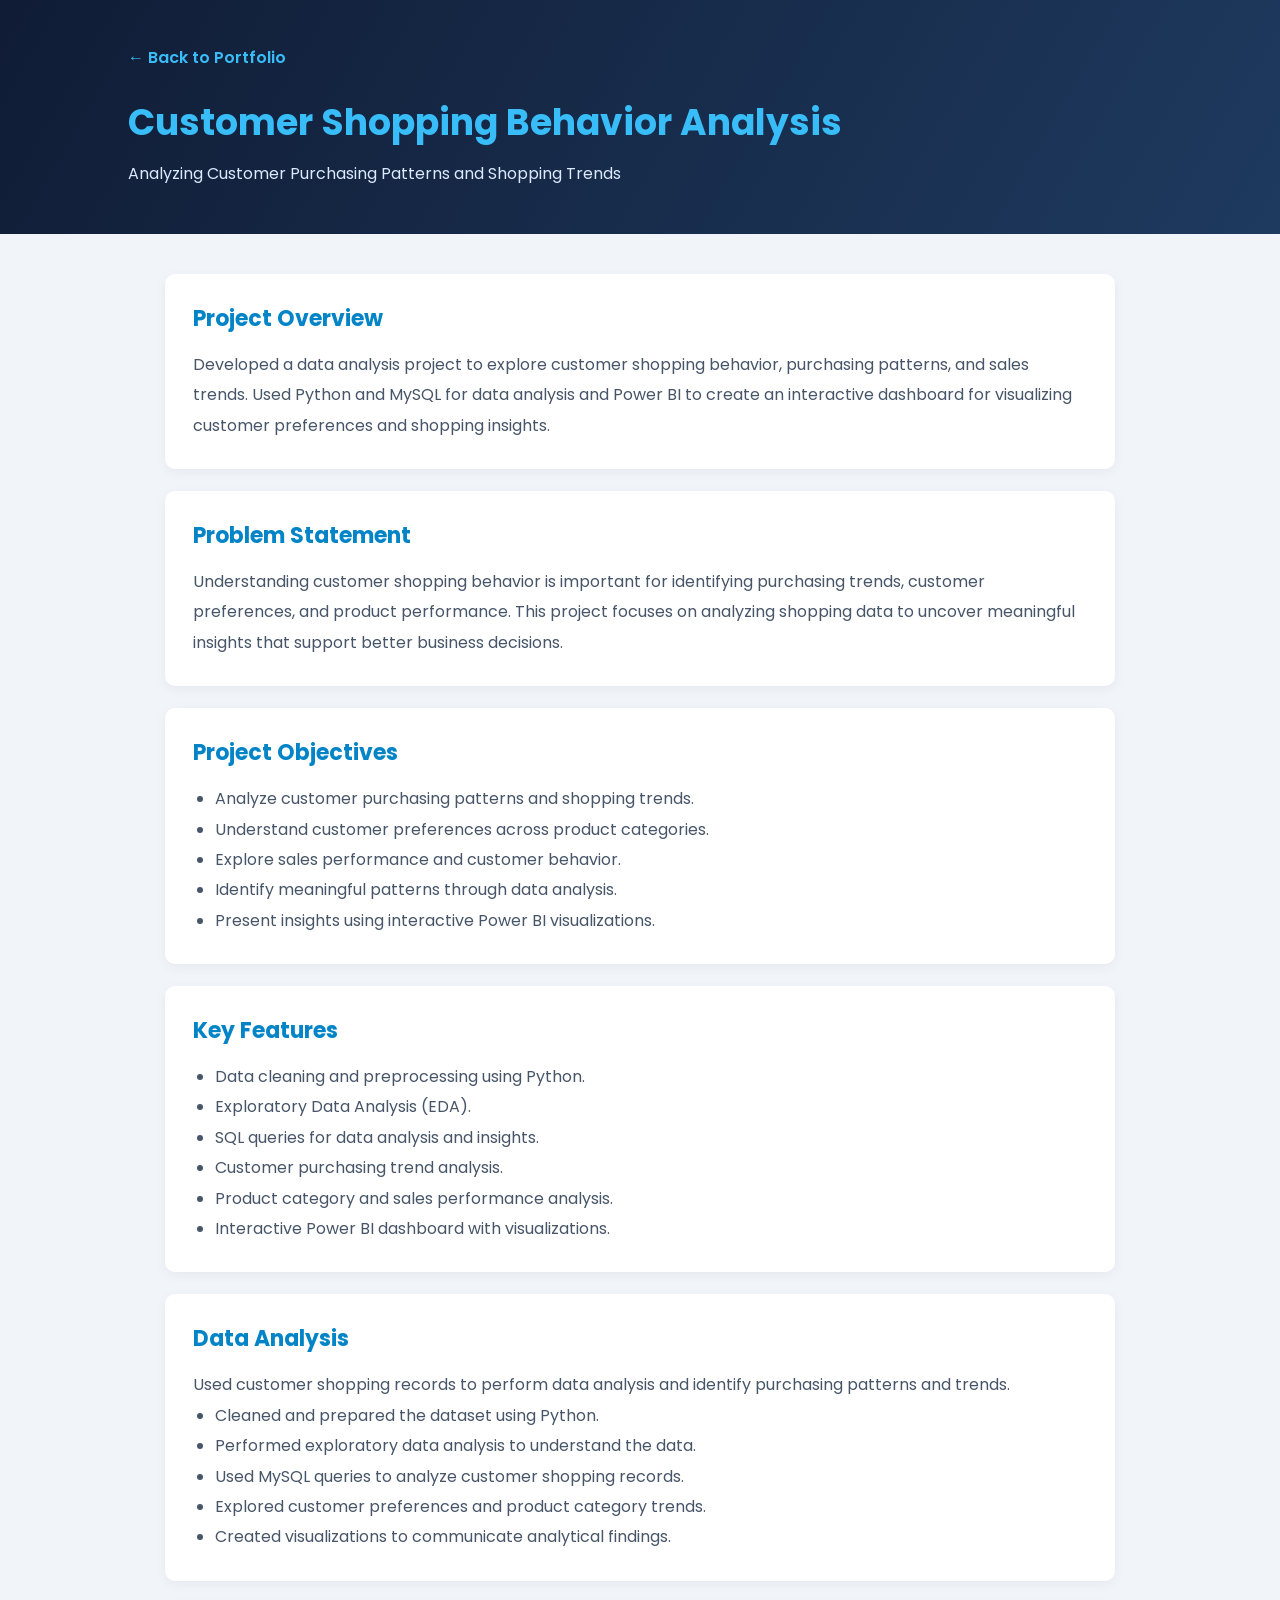
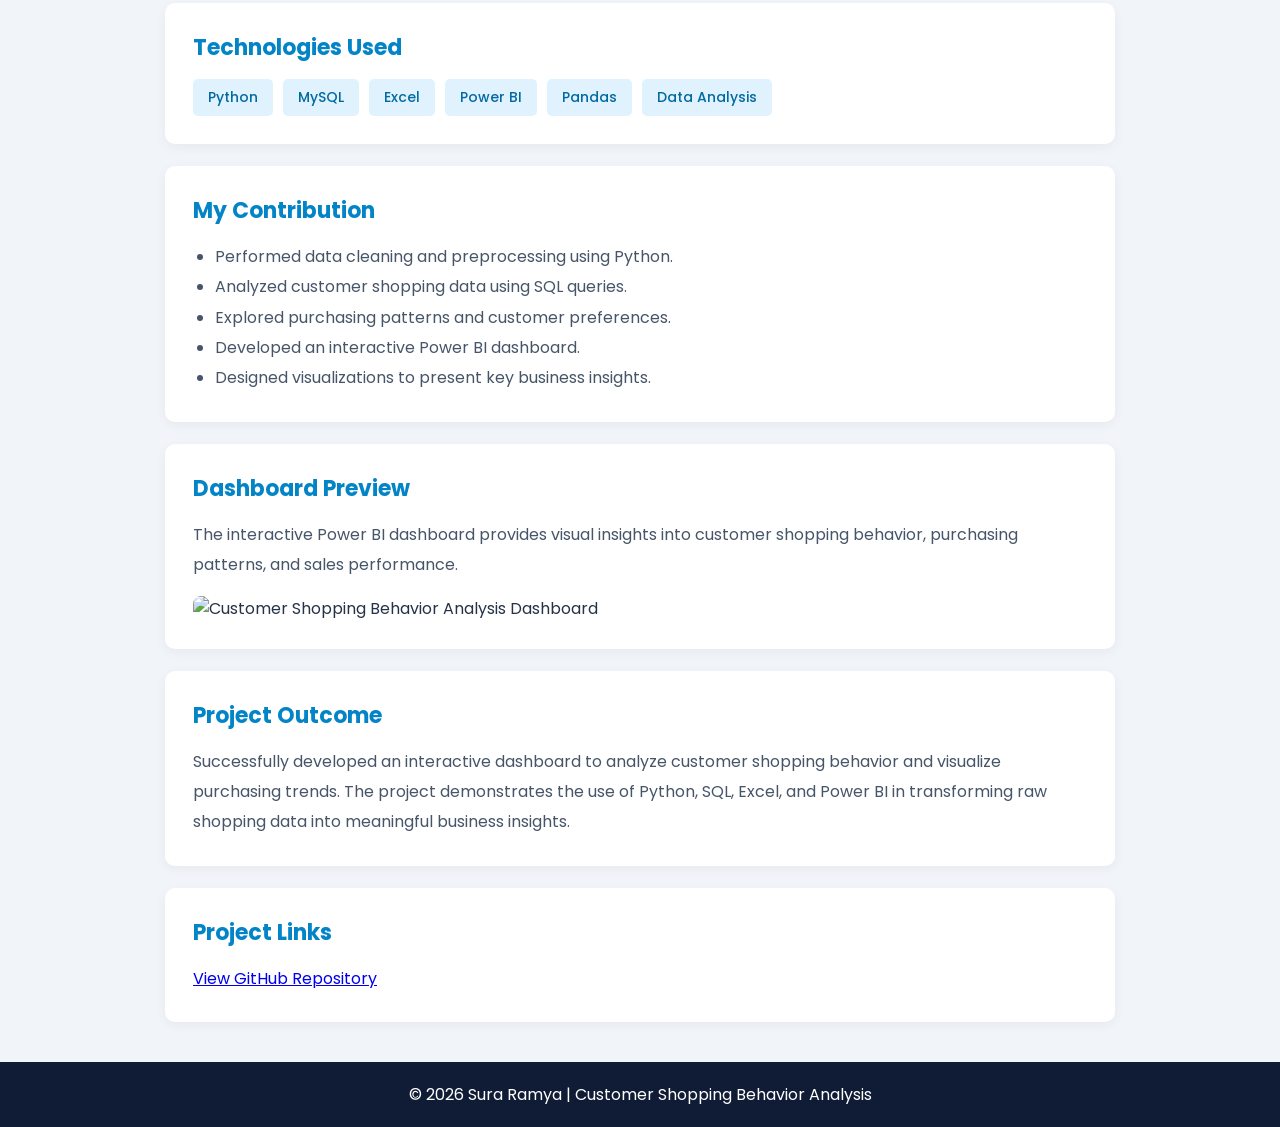
==== customer-shopping-analysis.html @ 0db08b70 "Add files via upload" ====
<!DOCTYPE html>
<html lang="en">
<head>
    <meta charset="UTF-8">
    <meta name="viewport" content="width=device-width, initial-scale=1.0">

    <title>Customer Shopping Behavior Analysis | Sura Ramya</title>

    <link rel="stylesheet" href="../project-style.css">

    <link href="https://fonts.googleapis.com/css2?family=Poppins:wght@300;400;500;600;700&display=swap" rel="stylesheet">
</head>

<body>

<header class="project-header">

    <a href="../index.html" class="back-link">
        ← Back to Portfolio
    </a>

    <h1>Customer Shopping Behavior Analysis</h1>

    <p>Analyzing Customer Purchasing Patterns and Shopping Trends</p>

</header>

<main class="project-container">

    <section class="project-section">
        <h2>Project Overview</h2>

        <p>
            Developed a data analysis project to explore customer
            shopping behavior, purchasing patterns, and sales trends.
            Used Python and MySQL for data analysis and Power BI
            to create an interactive dashboard for visualizing
            customer preferences and shopping insights.
        </p>
    </section>

    <section class="project-section">
        <h2>Problem Statement</h2>

        <p>
            Understanding customer shopping behavior is important
            for identifying purchasing trends, customer preferences,
            and product performance. This project focuses on analyzing
            shopping data to uncover meaningful insights that support
            better business decisions.
        </p>
    </section>

    <section class="project-section">
        <h2>Project Objectives</h2>

        <ul>
            <li>Analyze customer purchasing patterns and shopping trends.</li>
            <li>Understand customer preferences across product categories.</li>
            <li>Explore sales performance and customer behavior.</li>
            <li>Identify meaningful patterns through data analysis.</li>
            <li>Present insights using interactive Power BI visualizations.</li>
        </ul>
    </section>

    <section class="project-section">
        <h2>Key Features</h2>

        <ul>
            <li>Data cleaning and preprocessing using Python.</li>
            <li>Exploratory Data Analysis (EDA).</li>
            <li>SQL queries for data analysis and insights.</li>
            <li>Customer purchasing trend analysis.</li>
            <li>Product category and sales performance analysis.</li>
            <li>Interactive Power BI dashboard with visualizations.</li>
        </ul>
    </section>

    <section class="project-section">
        <h2>Data Analysis</h2>

        <p>
            Used customer shopping records to perform data analysis
            and identify purchasing patterns and trends.
        </p>

        <ul>
            <li>Cleaned and prepared the dataset using Python.</li>
            <li>Performed exploratory data analysis to understand the data.</li>
            <li>Used MySQL queries to analyze customer shopping records.</li>
            <li>Explored customer preferences and product category trends.</li>
            <li>Created visualizations to communicate analytical findings.</li>
        </ul>
    </section>

    <section class="project-section">
        <h2>Technologies Used</h2>

        <div class="tech-list">
            <span>Python</span>
            <span>MySQL</span>
            <span>Excel</span>
            <span>Power BI</span>
            <span>Pandas</span>
            <span>Data Analysis</span>
        </div>
    </section>

    <section class="project-section">
        <h2>My Contribution</h2>

        <ul>
            <li>Performed data cleaning and preprocessing using Python.</li>
            <li>Analyzed customer shopping data using SQL queries.</li>
            <li>Explored purchasing patterns and customer preferences.</li>
            <li>Developed an interactive Power BI dashboard.</li>
            <li>Designed visualizations to present key business insights.</li>
        </ul>
    </section>

    <section class="project-section">
        <h2>Dashboard Preview</h2>

        <p>
            The interactive Power BI dashboard provides visual insights
            into customer shopping behavior, purchasing patterns,
            and sales performance.
        </p>

        <img src="images/customer-shopping-dashboard.png"
             alt="Customer Shopping Behavior Analysis Dashboard"
             class="project-image">
    </section>

    <section class="project-section">
        <h2>Project Outcome</h2>

        <p>
            Successfully developed an interactive dashboard to
            analyze customer shopping behavior and visualize
            purchasing trends. The project demonstrates the use
            of Python, SQL, Excel, and Power BI in transforming
            raw shopping data into meaningful business insights.
        </p>
    </section>

    <section class="project-section">
        <h2>Project Links</h2>

        <p>
            <a href="https://github.com/Ramyasura/Customer-Shopping-Behavior-Analysis" target="_blank">
                View GitHub Repository
            </a>
        </p>

    </section>

</main>

<footer class="project-footer">
    <p>© 2026 Sura Ramya | Customer Shopping Behavior Analysis</p>
</footer>

</body>
</html>
---- project-style.css ----
* {
    margin: 0;
    padding: 0;
    box-sizing: border-box;
    font-family: 'Poppins', sans-serif;
}

html {
    scroll-behavior: smooth;
}

body {
    background: #f1f5f9;
    color: #263248;
}

/* PROJECT HEADER */
.project-header {
    background: linear-gradient(120deg, #101c35, #1e3a5f);
    color: white;
    padding: 45px 10%;
}

.project-header h1 {
    color: #38bdf8;
    font-size: 36px;
    margin: 25px 0 10px;
}

.project-header p {
    line-height: 1.8;
    color: #dbeafe;
}

.back-link {
    color: #38bdf8;
    text-decoration: none;
    font-weight: 600;
}

.back-link:hover {
    color: white;
}

/* MAIN CONTENT */
.project-container {
    max-width: 1000px;
    margin: 40px auto;
    padding: 0 25px;
}

.project-section {
    background: white;
    padding: 28px;
    margin-bottom: 22px;
    border-radius: 10px;
    box-shadow: 0 3px 12px #0000000d;
}

.project-section h2 {
    color: #0284c7;
    margin-bottom: 15px;
    font-size: 22px;
}

.project-section p,
.project-section li {
    line-height: 1.9;
    color: #475569;
}

.project-section ul {
    padding-left: 22px;
}

/* TECHNOLOGY TAGS */
.tech-list {
    display: flex;
    flex-wrap: wrap;
    gap: 10px;
}

.tech-list span {
    background: #e0f2fe;
    color: #0369a1;
    padding: 8px 15px;
    border-radius: 5px;
    font-size: 14px;
    font-weight: 500;
}

/* PROJECT IMAGES */
.project-image {
    width: 100%;
    max-height: 450px;
    object-fit: contain;
    margin-top: 15px;
    border-radius: 8px;
}

/* GITHUB BUTTON */
.github-btn {
    display: inline-block;
    background: #0284c7;
    color: white;
    padding: 12px 22px;
    text-decoration: none;
    border-radius: 6px;
    margin-top: 15px;
    transition: 0.3s;
}

.github-btn:hover {
    background: #101c35;
}

/* FOOTER */
.project-footer {
    background: #101c35;
    color: white;
    text-align: center;
    padding: 20px;
}

@media (max-width: 768px) {
    .project-header {
        padding: 35px 7%;
    }

    .project-header h1 {
        font-size: 27px;
    }

    .project-container {
        padding: 0 15px;
        margin: 25px auto;
    }

    .project-section {
        padding: 20px;
    }
}
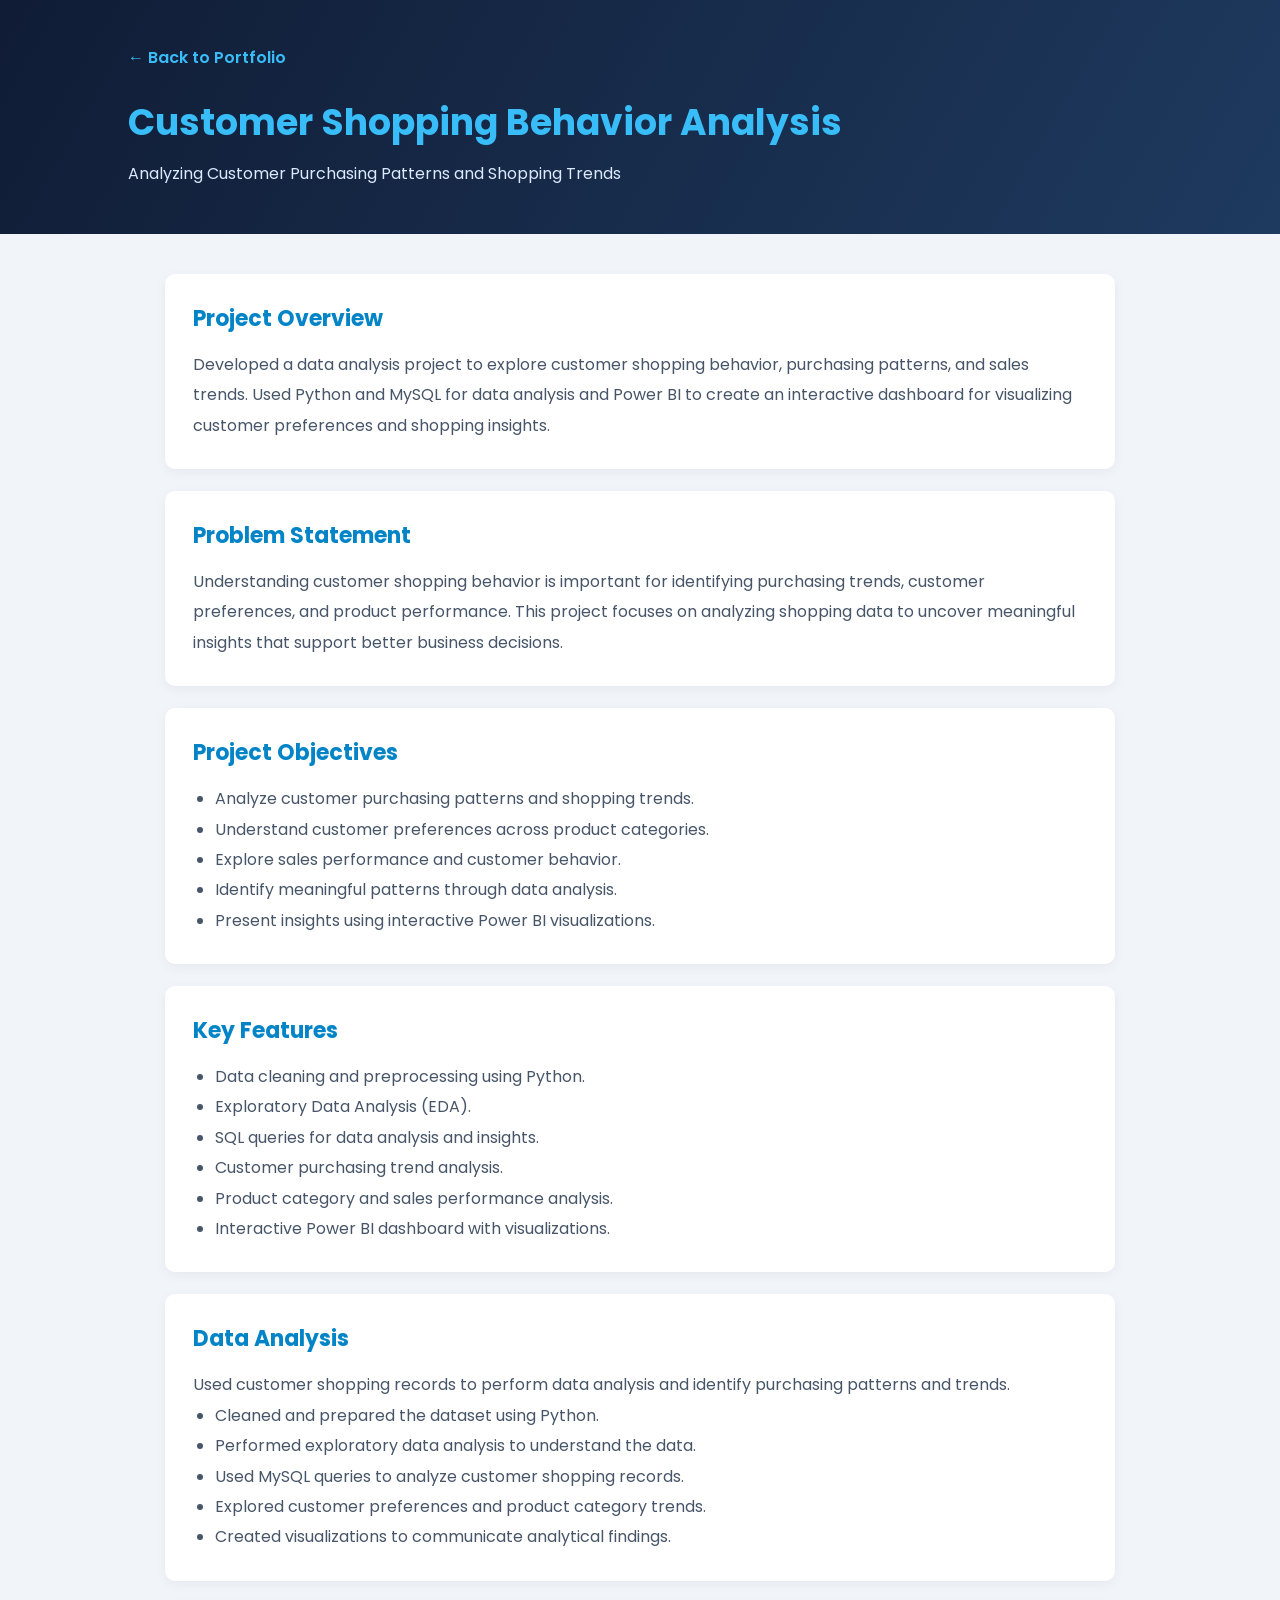
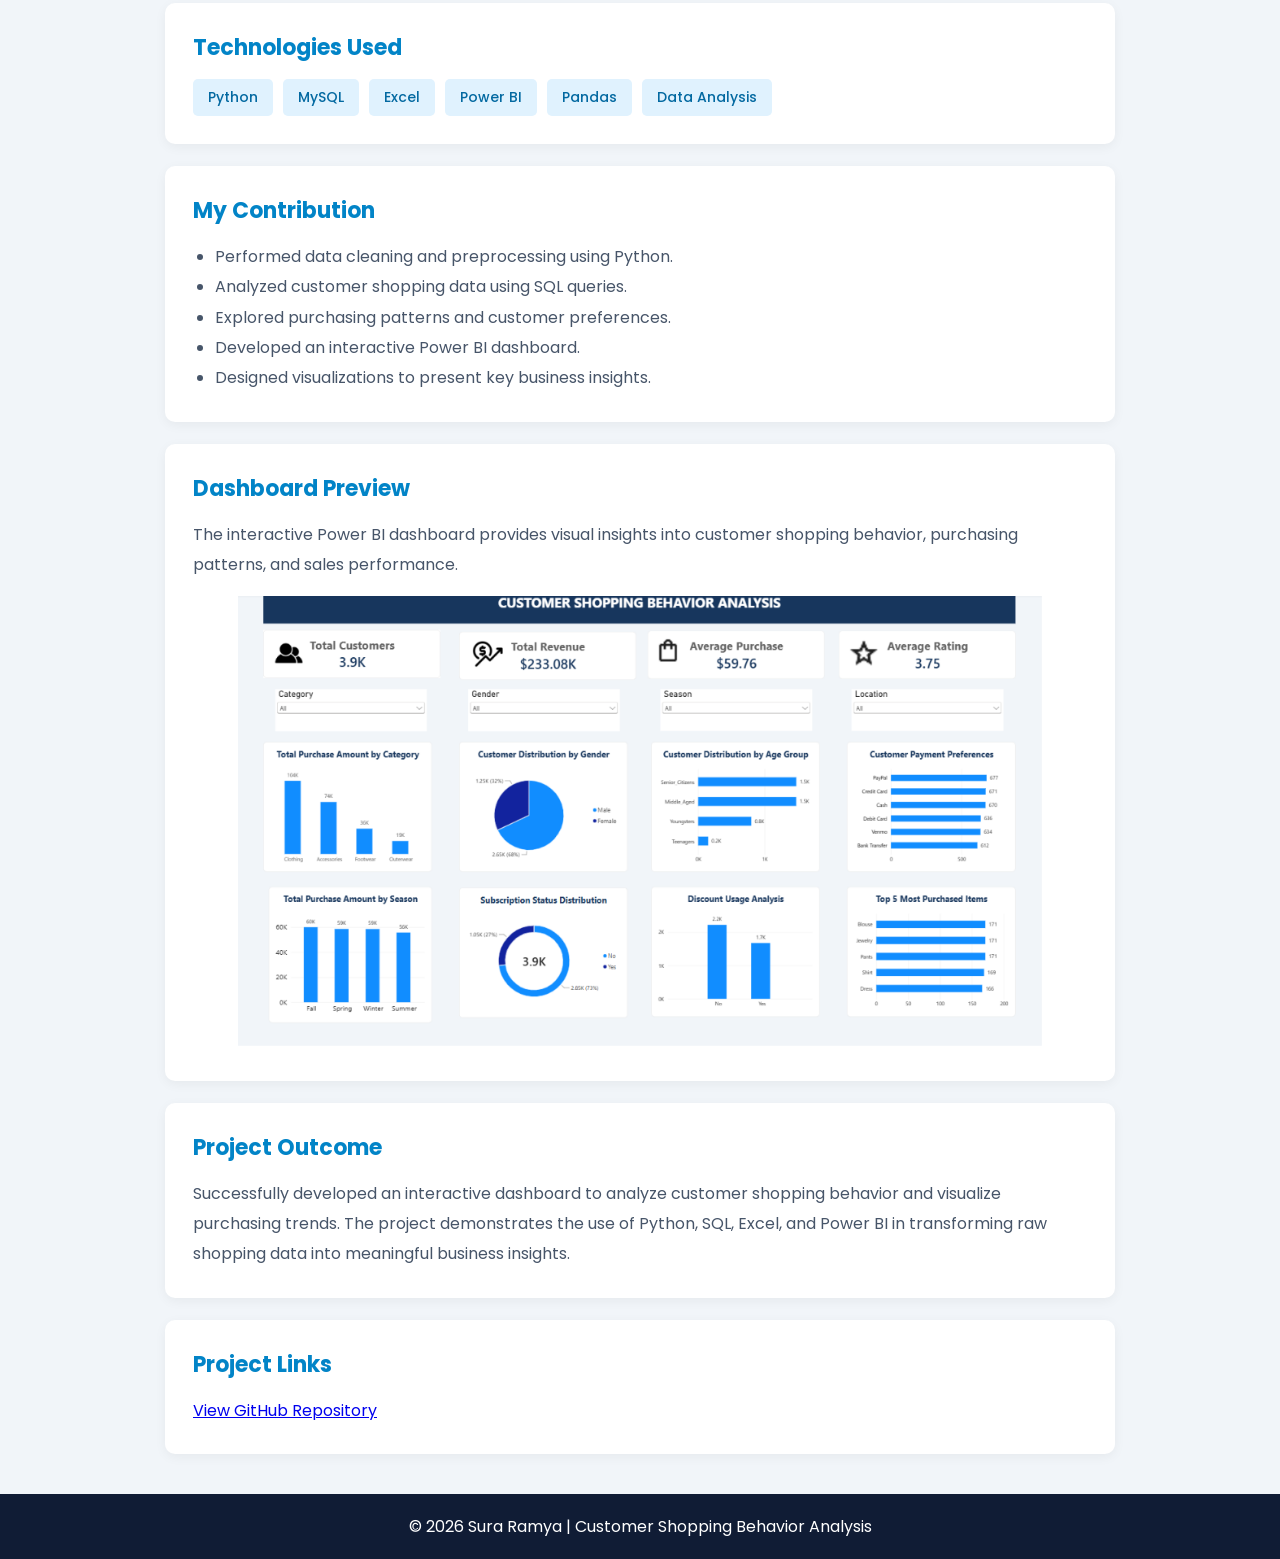
==== commit 0237753c: "Update customer-shopping-analysis.html" ====
--- a/customer-shopping-analysis.html
+++ b/customer-shopping-analysis.html
@@ -16,7 +16,7 @@
 
 <header class="project-header">
 
-    <a href="../index.html" class="back-link">
+    <a href="index.html" class="back-link">
         ← Back to Portfolio
     </a>
 
@@ -128,7 +128,7 @@
             and sales performance.
         </p>
 
-        <img src="images/customer-shopping-dashboard.png"
+        <img src="customer-shopping-dashboard.png"
              alt="Customer Shopping Behavior Analysis Dashboard"
              class="project-image">
     </section>
